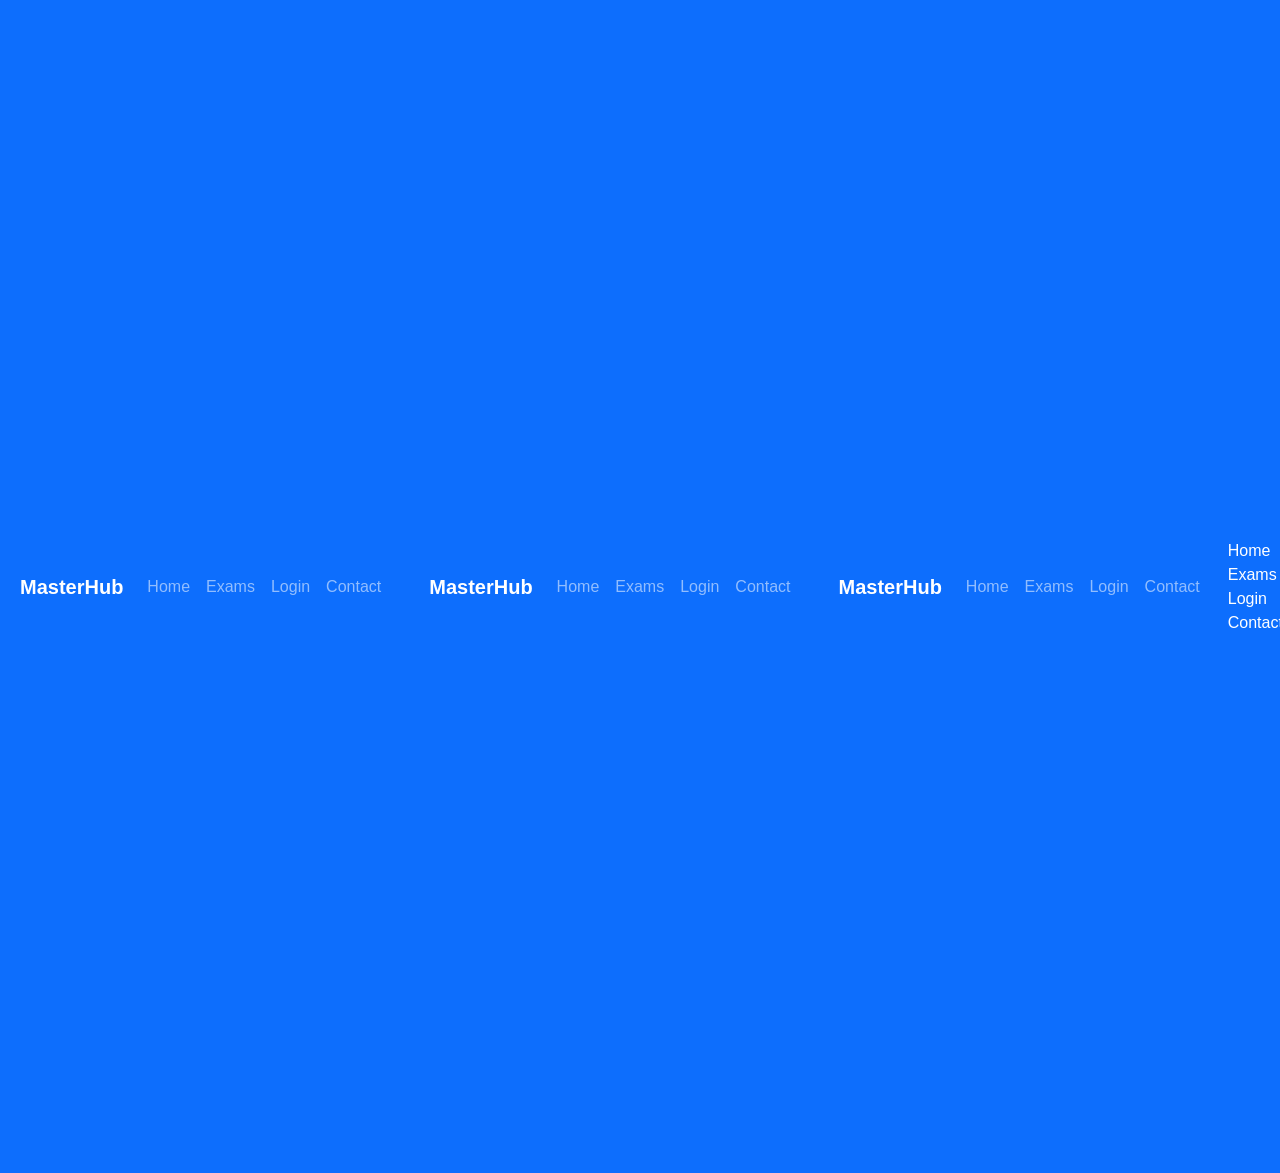
==== index.html @ 229715b9 "Update index.html" ====
<!DOCTYPE html>
<html lang="hi">
<head>
<meta charset="UTF-8">
<meta name="viewport" content="width=device-width, initial-scale=1.0">
<title>MasterHub</title>

<style>
body{
margin:0;
font-family:Arial,sans-serif;
background:#f4f7fb;
}

header{
background:#0d6efd;
color:white;
padding:18px;
text-align:center;
font-size:28px;
font-weight:bold;
}

.hero{
padding:25px;
text-align:center;
}

.hero h1{
margin:0;
font-size:32px;
}

.hero p{
color:#666;
}

.search{
margin:20px;
text-align:center;
}

.search input{
width:90%;
max-width:500px;
padding:14px;
border-radius:30px;
border:1px solid #ccc;
font-size:16px;
}

.grid{
display:grid;
grid-template-columns:repeat(auto-fit,minmax(150px,1fr));
gap:15px;
padding:20px;
}

.card{
background:white;
padding:20px;
border-radius:15px;
text-align:center;
box-shadow:0 3px 10px rgba(0,0,0,.1);
cursor:pointer;
transition:.3s;
}

.card:hover{
transform:scale(1.05);
}

footer{
background:#0d6efd;
color:white;
padding:15px;
text-align:center;
margin-top:20px;
}
</style>
<link href="https://cdn.jsdelivr.net/npm/bootstrap@5.3.7/dist/css/bootstrap.min.css" rel="stylesheet">
<link rel="stylesheet" href="css/style.css">
</head>
<script src="https://cdn.jsdelivr.net/npm/bootstrap@5.3.7/dist/js/bootstrap.bundle.min.js"></script>
<script src="js/app.js"></script>
<body>

<nav class="navbar navbar-expand-lg navbar-dark bg-primary">
<div class="container">
<a class="navbar-brand fw-bold" href="index.html">MasterHub</a>

<button class="navbar-toggler" type="button" data-bs-toggle="collapse" data-bs-target="#menu">
<span class="navbar-toggler-icon"></span>
</button>

<div class="collapse navbar-collapse" id="menu">
<ul class="navbar-nav ms-auto">

<li class="nav-item">
<a class="nav-link" href="index.html">Home</a>
</li>

<li class="nav-item">
<a class="nav-link" href="cet.html">Exams</a>
</li>

<li class="nav-item">
<a class="nav-link" href="login.html">Login</a>
</li>

<li class="nav-item">
<a class="nav-link" href="contact.html">Contact</a>
</li>

</ul>
</div>

</div>
<nav class="navbar navbar-expand-lg navbar-dark bg-primary">
<div class="container">
<a class="navbar-brand fw-bold" href="index.html">MasterHub</a>

<button class="navbar-toggler" type="button" data-bs-toggle="collapse" data-bs-target="#menu">
<span class="navbar-toggler-icon"></span>
</button>

<div class="collapse navbar-collapse" id="menu">
<ul class="navbar-nav ms-auto">

<li class="nav-item">
<a class="nav-link" href="index.html">Home</a>
</li>

<li class="nav-item">
<a class="nav-link" href="cet.html">Exams</a>
</li>

<li class="nav-item">
<a class="nav-link" href="login.html">Login</a>
</li>

<li class="nav-item">
<a class="nav-link" href="contact.html">Contact</a>
</li>

</ul>
</div>

</div>
<nav class="navbar navbar-expand-lg navbar-dark bg-primary">
<div class="container">
<a class="navbar-brand fw-bold" href="index.html">MasterHub</a>

<button class="navbar-toggler" type="button" data-bs-toggle="collapse" data-bs-target="#menu">
<span class="navbar-toggler-icon"></span>
</button>

<div class="collapse navbar-collapse" id="menu">
<ul class="navbar-nav ms-auto">

<li class="nav-item">
<a class="nav-link" href="index.html">Home</a>
</li>

<li class="nav-item">
<a class="nav-link" href="cet.html">Exams</a>
</li>

<li class="nav-item">
<a class="nav-link" href="login.html">Login</a>
</li>

<li class="nav-item">
<a class="nav-link" href="contact.html">Contact</a>
</li>

</ul>
</div>

</div>
  </nav>

<div>
<a href="index.html" style="color:white;text-decoration:none;margin-right:15px;">Home</a>

<a href="cet.html" style="color:white;text-decoration:none;margin-right:15px;">Exams</a>

<a href="login.html" style="color:white;text-decoration:none;margin-right:15px;">Login</a>

<a href="contact.html" style="color:white;text-decoration:none;">Contact</a>
</div>
</div>
</header>
<div>
<button style="padding:10px 18px;border:none;border-radius:8px;background:white;color:#0d6efd;font-weight:bold;cursor:pointer;">
Login
</button>
</div>

</div>
</header>

<div class="hero">
<h1>India's Smart Exam Platform</h1>
<p>Practice • Learn • Success</p>
</div>

<div class="search">
<input type="text" placeholder="Search Exam...">
</div>

<div class="grid">

<div class="card">📘 CET Graduation</div>

<div class="card">🎓 CET 12th</div>

<div class="card">👨‍🏫 REET</div>

<div class="card">👮 Police</div>

<div class="card">📝 Patwari</div>

<div class="card">💼 LDC</div>

<div class="card">📚 SSC</div>

<div class="card">🚆 Railway</div>

<div class="card">🏦 Banking</div>

<div class="card">🌍 UPSC</div>

<div class="card">📅 Daily Quiz</div>

<div class="card">🏆 Mock Test</div>

</div>
<div style="padding:20px;">

<h2>Latest Updates</h2>

<div class="card">
🔥 Rajasthan CET 2026 Mock Test Available
</div>

<br>

<div class="card">
📅 Daily Current Affairs Updated
</div>

<br>

<div class="card">
🏆 10000+ Questions Coming Soon
</div>

  </div>
<footer>
© 2026 MasterHub | Made by Yogesh
</footer>

</body>
  </html>
---- css/style.css ----
body{
    margin:0;
    font-family:Arial,sans-serif;
    background:#f4f7fb;
}

header{
    background:#0d6efd;
    color:white;
    padding:15px;
}

.container{
    max-width:1200px;
    margin:auto;
    padding:20px;
}

.card{
    background:white;
    border-radius:12px;
    padding:15px;
    box-shadow:0 2px 8px rgba(0,0,0,.1);
    margin:10px 0;
}
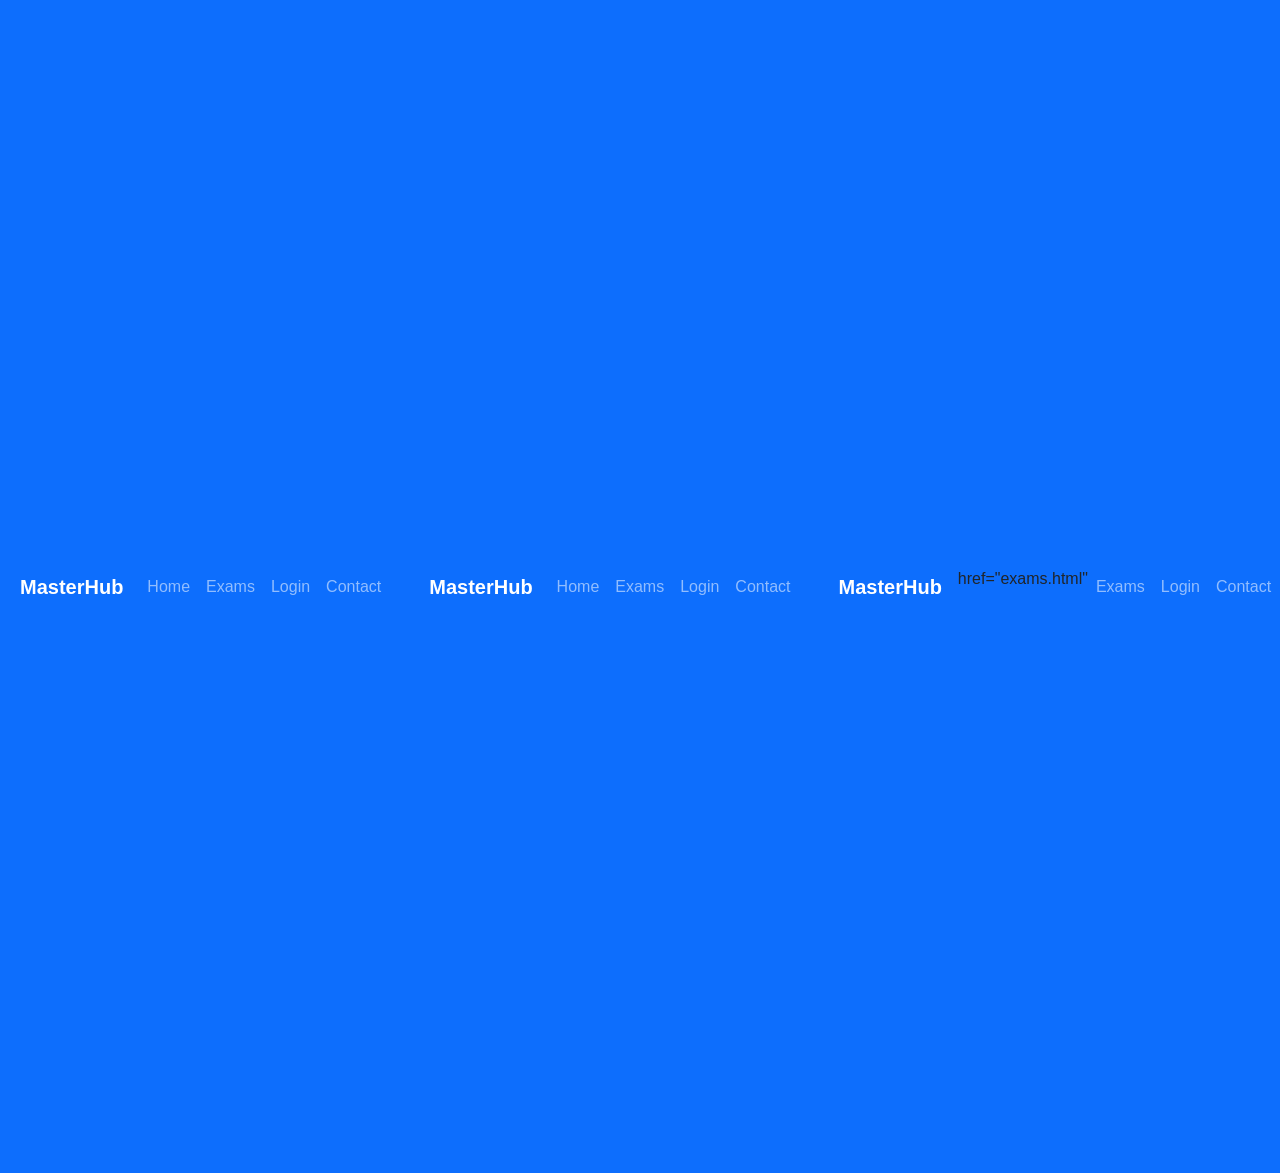
==== commit f73a9208: "Update index.html" ====
--- a/index.html
+++ b/index.html
@@ -158,9 +158,7 @@
 <div class="collapse navbar-collapse" id="menu">
 <ul class="navbar-nav ms-auto">
 
-<li class="nav-item">
-<a class="nav-link" href="index.html">Home</a>
-</li>
+href="exams.html"
 
 <li class="nav-item">
 <a class="nav-link" href="cet.html">Exams</a>
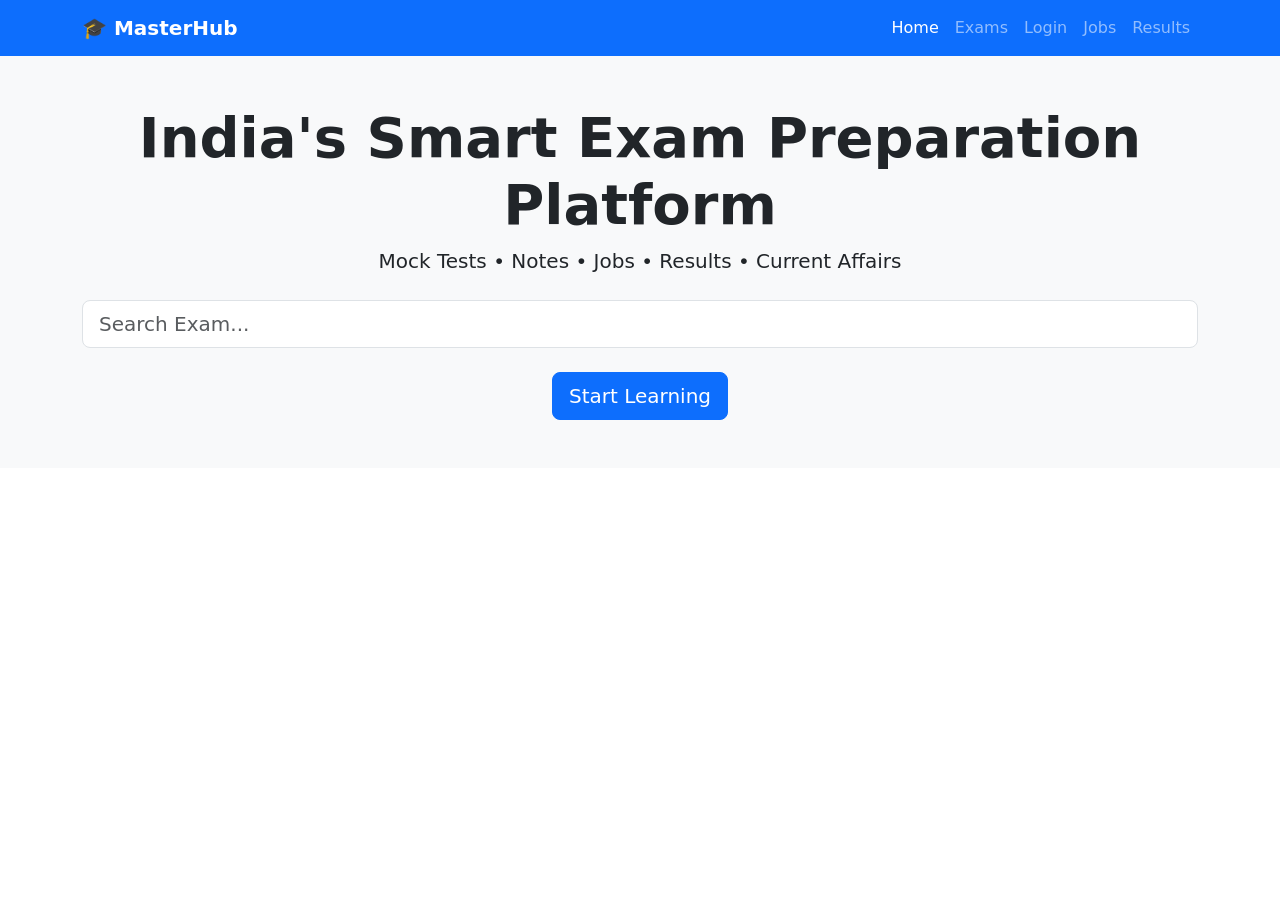
==== commit a249f170: "Update index.html" ====
--- a/index.html
+++ b/index.html
@@ -1,107 +1,46 @@
 <!DOCTYPE html>
-<html lang="hi">
+<html lang="en">
 <head>
 <meta charset="UTF-8">
 <meta name="viewport" content="width=device-width, initial-scale=1.0">
-<title>MasterHub</title>
 
-<style>
-body{
-margin:0;
-font-family:Arial,sans-serif;
-background:#f4f7fb;
-}
+<title>MasterHub - India's Exam Platform</title>
 
-header{
-background:#0d6efd;
-color:white;
-padding:18px;
-text-align:center;
-font-size:28px;
-font-weight:bold;
-}
+<link href="https://cdn.jsdelivr.net/npm/bootstrap@5.3.7/dist/css/bootstrap.min.css" rel="stylesheet">
 
-.hero{
-padding:25px;
-text-align:center;
-}
+<link rel="stylesheet" href="assets/css/style.css">
+</head>
 
-.hero h1{
-margin:0;
-font-size:32px;
-}
-
-.hero p{
-color:#666;
-}
-
-.search{
-margin:20px;
-text-align:center;
-}
-
-.search input{
-width:90%;
-max-width:500px;
-padding:14px;
-border-radius:30px;
-border:1px solid #ccc;
-font-size:16px;
-}
-
-.grid{
-display:grid;
-grid-template-columns:repeat(auto-fit,minmax(150px,1fr));
-gap:15px;
-padding:20px;
-}
-
-.card{
-background:white;
-padding:20px;
-border-radius:15px;
-text-align:center;
-box-shadow:0 3px 10px rgba(0,0,0,.1);
-cursor:pointer;
-transition:.3s;
-}
-
-.card:hover{
-transform:scale(1.05);
-}
-
-footer{
-background:#0d6efd;
-color:white;
-padding:15px;
-text-align:center;
-margin-top:20px;
-}
-</style>
-<link href="https://cdn.jsdelivr.net/npm/bootstrap@5.3.7/dist/css/bootstrap.min.css" rel="stylesheet">
-<link rel="stylesheet" href="css/style.css">
-</head>
-<script src="https://cdn.jsdelivr.net/npm/bootstrap@5.3.7/dist/js/bootstrap.bundle.min.js"></script>
-<script src="js/app.js"></script>
 <body>
 
+<!-- Navbar -->
+
 <nav class="navbar navbar-expand-lg navbar-dark bg-primary">
+
 <div class="container">
-<a class="navbar-brand fw-bold" href="index.html">MasterHub</a>
 
-<button class="navbar-toggler" type="button" data-bs-toggle="collapse" data-bs-target="#menu">
+<a class="navbar-brand fw-bold" href="#">
+🎓 MasterHub
+</a>
+
+<button class="navbar-toggler" type="button"
+data-bs-toggle="collapse"
+data-bs-target="#menu">
+
 <span class="navbar-toggler-icon"></span>
+
 </button>
 
 <div class="collapse navbar-collapse" id="menu">
+
 <ul class="navbar-nav ms-auto">
 
 <li class="nav-item">
-<a class="nav-link" href="index.html">Home</a>
+<a class="nav-link active" href="#">Home</a>
 </li>
 
 <li class="nav-item">
-<a class="nav-link" href="cet.html">Exams</a>
+<a class="nav-link" href="exams.html">Exams</a>
 </li>
 
 <li class="nav-item">
@@ -109,155 +48,64 @@
 </li>
 
 <li class="nav-item">
-<a class="nav-link" href="contact.html">Contact</a>
+<a class="nav-link" href="#">Jobs</a>
+</li>
+
+<li class="nav-item">
+<a class="nav-link" href="#">Results</a>
 </li>
 
 </ul>
+
 </div>
 
 </div>
-<nav class="navbar navbar-expand-lg navbar-dark bg-primary">
-<div class="container">
-<a class="navbar-brand fw-bold" href="index.html">MasterHub</a>
 
-<button class="navbar-toggler" type="button" data-bs-toggle="collapse" data-bs-target="#menu">
-<span class="navbar-toggler-icon"></span>
-</button>
+</nav>
 
-<div class="collapse navbar-collapse" id="menu">
-<ul class="navbar-nav ms-auto">
+<!-- Hero -->
 
-<li class="nav-item">
-<a class="nav-link" href="index.html">Home</a>
-</li>
+<section class="py-5 bg-light">
 
-<li class="nav-item">
-<a class="nav-link" href="cet.html">Exams</a>
-</li>
+<div class="container text-center">
 
-<li class="nav-item">
-<a class="nav-link" href="login.html">Login</a>
-</li>
+<h1 class="display-4 fw-bold">
 
-<li class="nav-item">
-<a class="nav-link" href="contact.html">Contact</a>
-</li>
+India's Smart Exam Preparation Platform
 
-</ul>
+</h1>
+
+<p class="lead">
+
+Mock Tests • Notes • Jobs • Results • Current Affairs
+
+</p>
+
+<div class="mt-4">
+
+<input
+class="form-control form-control-lg"
+placeholder="Search Exam...">
+
+</div>
+
+<div class="mt-4">
+
+<a href="exams.html"
+class="btn btn-primary btn-lg">
+
+Start Learning
+
+</a>
+
 </div>
 
 </div>
-<nav class="navbar navbar-expand-lg navbar-dark bg-primary">
-<div class="container">
-<a class="navbar-brand fw-bold" href="index.html">MasterHub</a>
 
-<button class="navbar-toggler" type="button" data-bs-toggle="collapse" data-bs-target="#menu">
-<span class="navbar-toggler-icon"></span>
-</button>
+</section>
 
-<div class="collapse navbar-collapse" id="menu">
-<ul class="navbar-nav ms-auto">
-
-href="exams.html"
-
-<li class="nav-item">
-<a class="nav-link" href="cet.html">Exams</a>
-</li>
-
-<li class="nav-item">
-<a class="nav-link" href="login.html">Login</a>
-</li>
-
-<li class="nav-item">
-<a class="nav-link" href="contact.html">Contact</a>
-</li>
-
-</ul>
-</div>
-
-</div>
-  </nav>
-
-<div>
-<a href="index.html" style="color:white;text-decoration:none;margin-right:15px;">Home</a>
-
-<a href="cet.html" style="color:white;text-decoration:none;margin-right:15px;">Exams</a>
-
-<a href="login.html" style="color:white;text-decoration:none;margin-right:15px;">Login</a>
-
-<a href="contact.html" style="color:white;text-decoration:none;">Contact</a>
-</div>
-</div>
-</header>
-<div>
-<button style="padding:10px 18px;border:none;border-radius:8px;background:white;color:#0d6efd;font-weight:bold;cursor:pointer;">
-Login
-</button>
-</div>
-
-</div>
-</header>
-
-<div class="hero">
-<h1>India's Smart Exam Platform</h1>
-<p>Practice • Learn • Success</p>
-</div>
-
-<div class="search">
-<input type="text" placeholder="Search Exam...">
-</div>
-
-<div class="grid">
-
-<div class="card">📘 CET Graduation</div>
-
-<div class="card">🎓 CET 12th</div>
-
-<div class="card">👨‍🏫 REET</div>
-
-<div class="card">👮 Police</div>
-
-<div class="card">📝 Patwari</div>
-
-<div class="card">💼 LDC</div>
-
-<div class="card">📚 SSC</div>
-
-<div class="card">🚆 Railway</div>
-
-<div class="card">🏦 Banking</div>
-
-<div class="card">🌍 UPSC</div>
-
-<div class="card">📅 Daily Quiz</div>
-
-<div class="card">🏆 Mock Test</div>
-
-</div>
-<div style="padding:20px;">
-
-<h2>Latest Updates</h2>
-
-<div class="card">
-🔥 Rajasthan CET 2026 Mock Test Available
-</div>
-
-<br>
-
-<div class="card">
-📅 Daily Current Affairs Updated
-</div>
-
-<br>
-
-<div class="card">
-🏆 10000+ Questions Coming Soon
-</div>
-
-  </div>
-<footer>
-© 2026 MasterHub | Made by Yogesh
-</footer>
+<script src="https://cdn.jsdelivr.net/npm/bootstrap@5.3.7/dist/js/bootstrap.bundle.min.js"></script>
 
 </body>
-  </html>
+
+</html>
--- a/assets/css/style.css
+++ b/assets/css/style.css
@@ -0,0 +1,13 @@
+masterhub/
+│── index.html
+│── exams.html
+│── login.html
+│── dashboard.html
+│── result.html
+│
+├── assets/
+│   ├── css/
+│   │      style.css
+│   ├── js/
+│   │      app.js
+│   └── images/
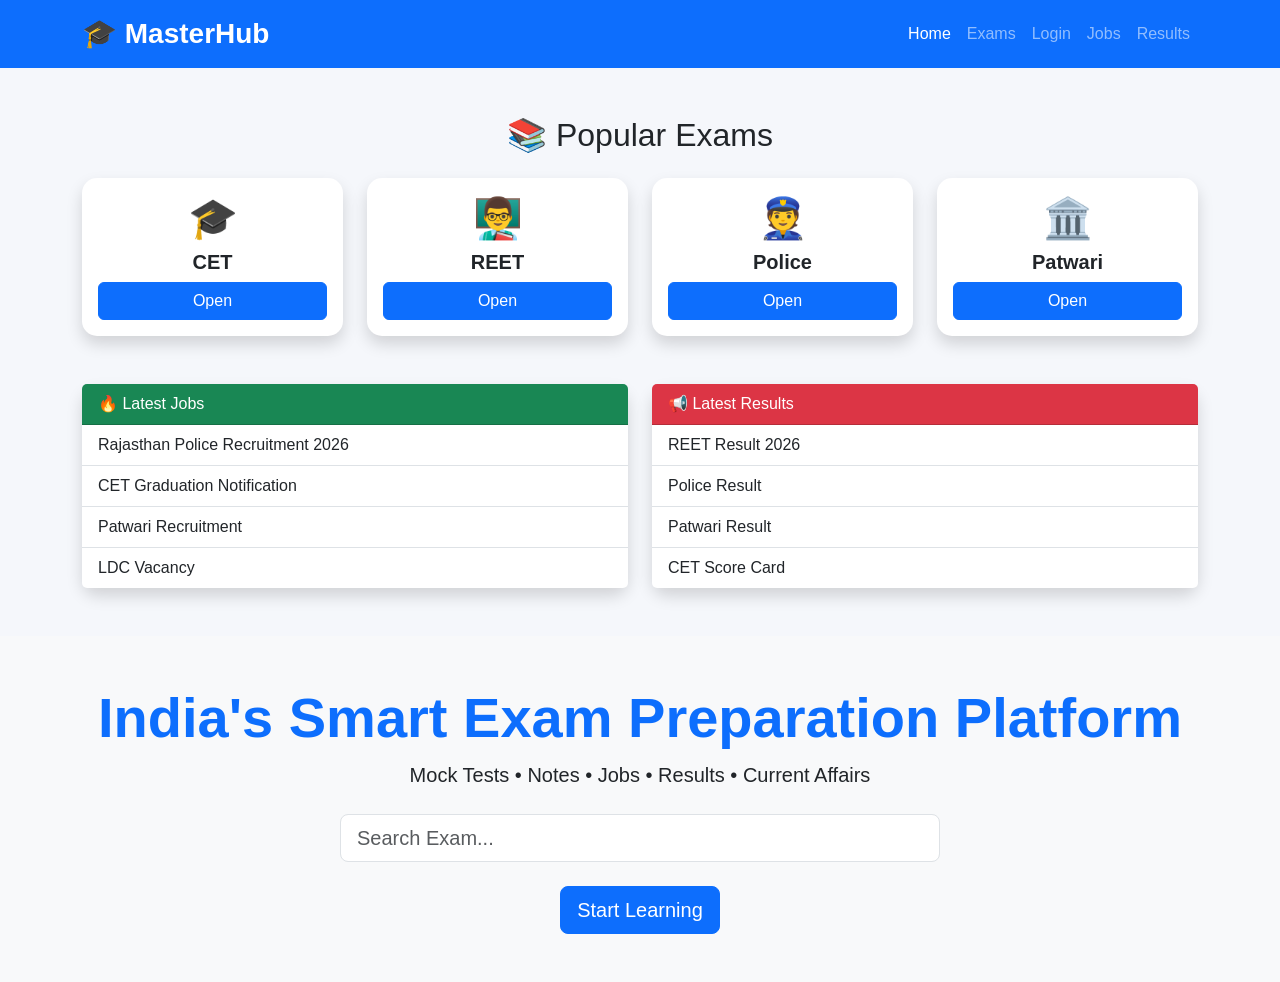
==== commit c0b29c6b: "Update index.html" ====
--- a/index.html
+++ b/index.html
@@ -64,7 +64,107 @@
 </nav>
 
 <!-- Hero -->
-
+<!-- Exam Categories -->
+
+<section class="container py-5">
+
+<h2 class="text-center mb-4">📚 Popular Exams</h2>
+
+<div class="row g-4">
+
+<div class="col-6 col-md-3">
+<div class="card shadow text-center p-3">
+<h4>🎓</h4>
+<h5>CET</h5>
+<a href="exams.html" class="btn btn-primary">Open</a>
+</div>
+</div>
+
+<div class="col-6 col-md-3">
+<div class="card shadow text-center p-3">
+<h4>👨‍🏫</h4>
+<h5>REET</h5>
+<a href="#" class="btn btn-primary">Open</a>
+</div>
+</div>
+
+<div class="col-6 col-md-3">
+<div class="card shadow text-center p-3">
+<h4>👮</h4>
+<h5>Police</h5>
+<a href="#" class="btn btn-primary">Open</a>
+</div>
+</div>
+
+<div class="col-6 col-md-3">
+<div class="card shadow text-center p-3">
+<h4>🏛️</h4>
+<h5>Patwari</h5>
+<a href="#" class="btn btn-primary">Open</a>
+</div>
+</div>
+
+</div>
+
+</section>
+
+<!-- Latest Jobs & Results -->
+
+<section class="container pb-5">
+
+<div class="row">
+
+<div class="col-md-6">
+
+<div class="card shadow">
+
+<div class="card-header bg-success text-white">
+🔥 Latest Jobs
+</div>
+
+<ul class="list-group list-group-flush">
+
+<li class="list-group-item">Rajasthan Police Recruitment 2026</li>
+
+<li class="list-group-item">CET Graduation Notification</li>
+
+<li class="list-group-item">Patwari Recruitment</li>
+
+<li class="list-group-item">LDC Vacancy</li>
+
+</ul>
+
+</div>
+
+</div>
+
+<div class="col-md-6">
+
+<div class="card shadow">
+
+<div class="card-header bg-danger text-white">
+📢 Latest Results
+</div>
+
+<ul class="list-group list-group-flush">
+
+<li class="list-group-item">REET Result 2026</li>
+
+<li class="list-group-item">Police Result</li>
+
+<li class="list-group-item">Patwari Result</li>
+
+<li class="list-group-item">CET Score Card</li>
+
+</ul>
+
+</div>
+
+</div>
+
+</div>
+
+  </section>
 <section class="py-5 bg-light">
 
 <div class="container text-center">
--- a/assets/css/style.css
+++ b/assets/css/style.css
@@ -1,13 +1,34 @@
-masterhub/
-│── index.html
-│── exams.html
-│── login.html
-│── dashboard.html
-│── result.html
-│
-├── assets/
-│   ├── css/
-│   │      style.css
-│   ├── js/
-│   │      app.js
-│   └── images/
+body{
+background:#f5f7fb;
+font-family:Arial,sans-serif;
+}
+
+.navbar-brand{
+font-size:28px;
+}
+
+h1{
+color:#0d6efd;
+}
+
+input{
+max-width:600px;
+margin:auto;
+}
+.card{
+border:none;
+border-radius:15px;
+transition:.3s;
+}
+
+.card:hover{
+transform:translateY(-6px);
+}
+
+.card h5{
+font-weight:bold;
+}
+
+.card h4{
+font-size:40px;
+}
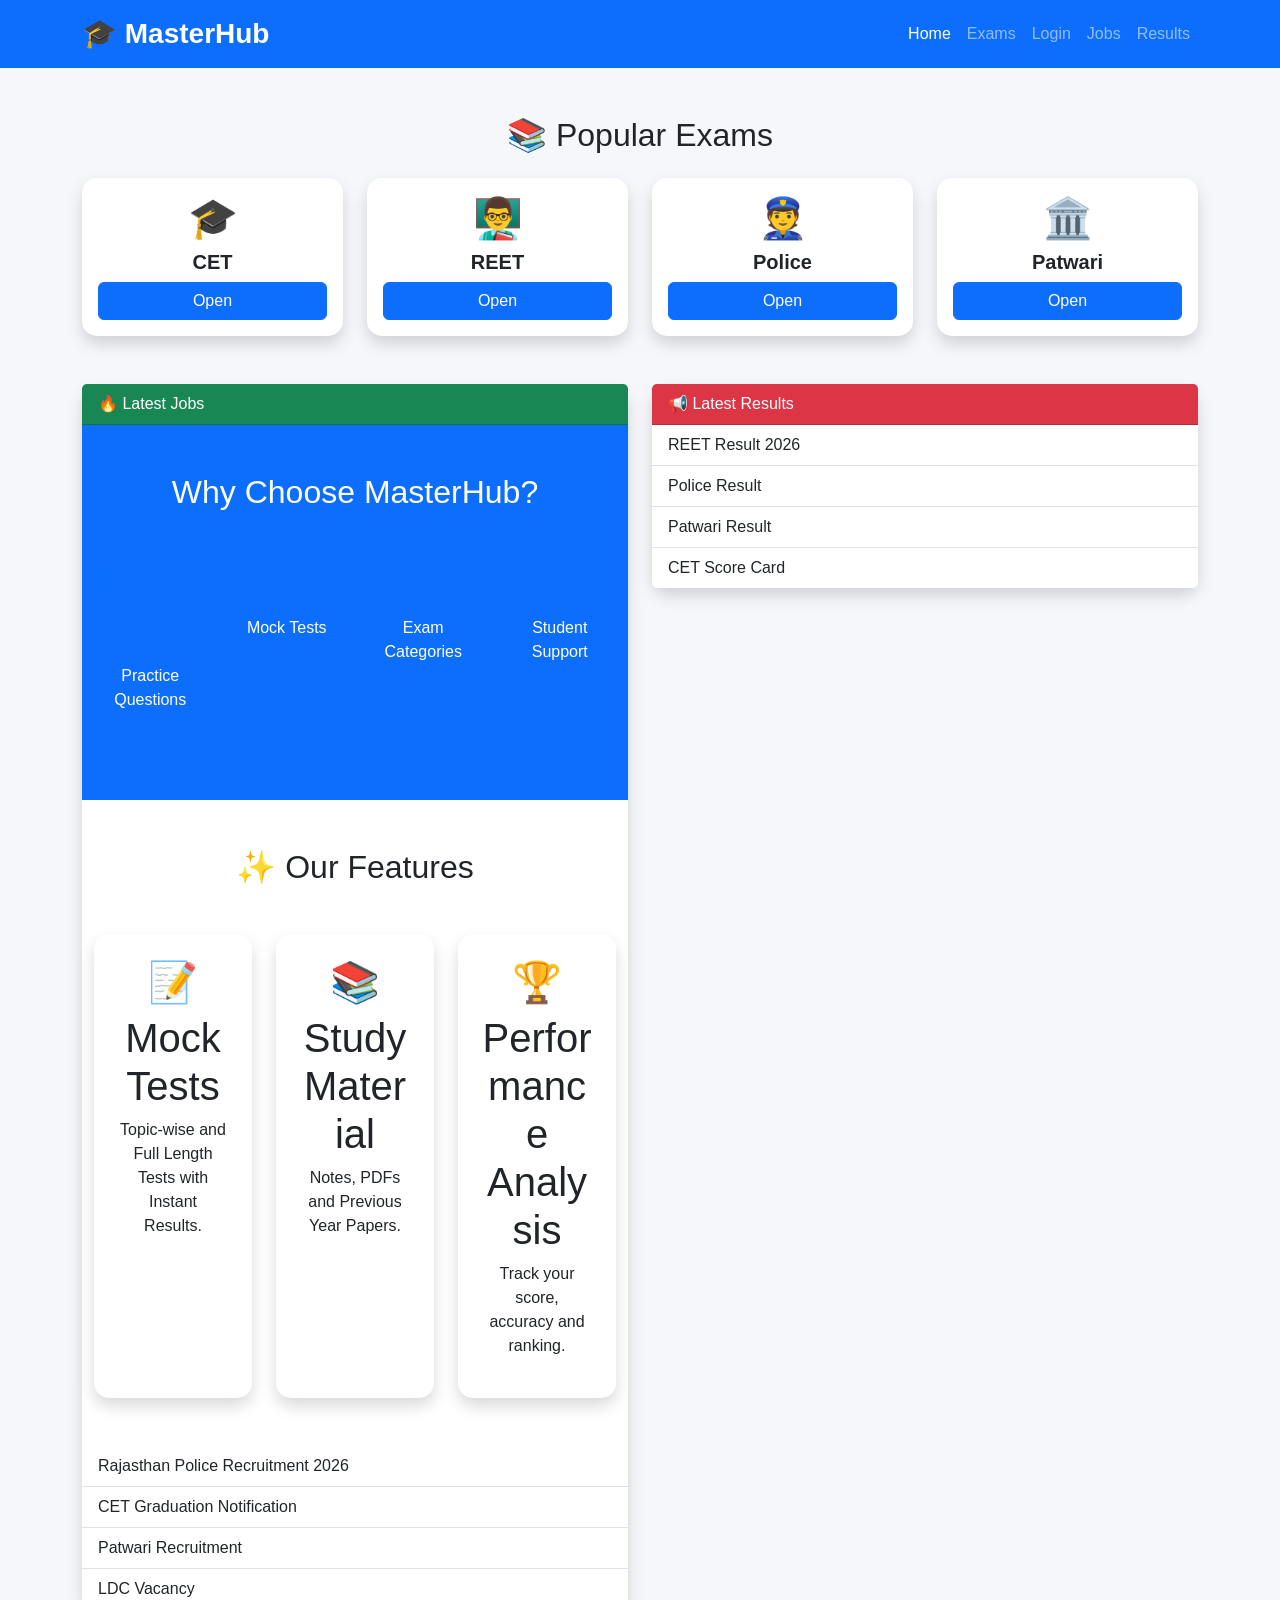
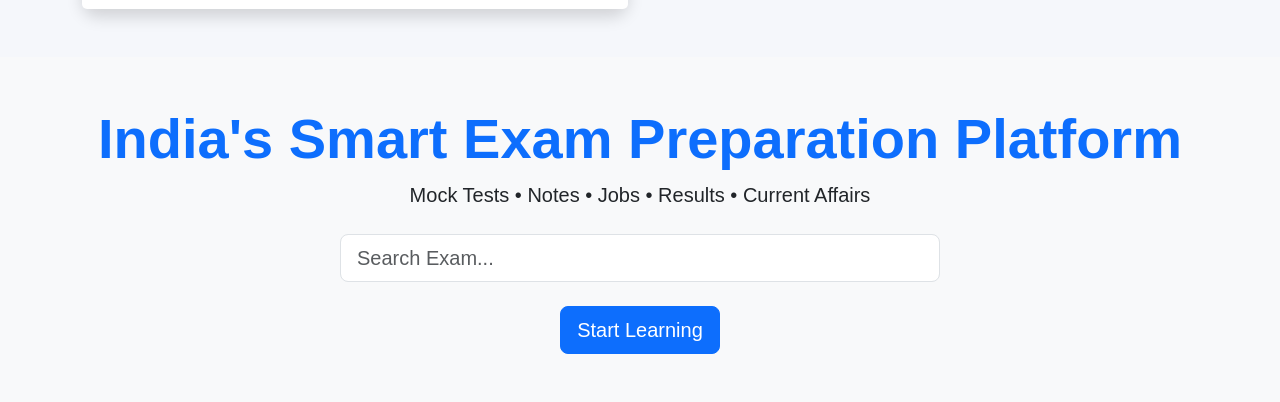
==== commit cce1d46a: "Update index.html" ====
--- a/index.html
+++ b/index.html
@@ -120,7 +120,77 @@
 
 <div class="card-header bg-success text-white">
 🔥 Latest Jobs
-</div>
+</div><!-- Why Choose MasterHub -->
+
+<section class="py-5 bg-primary text-white">
+
+<div class="container">
+
+<h2 class="text-center mb-5">Why Choose MasterHub?</h2>
+
+<div class="row text-center">
+
+<div class="col-md-3 col-6 mb-4">
+<h1>10000+</h1>
+<p>Practice Questions</p>
+</div>
+
+<div class="col-md-3 col-6 mb-4">
+<h1>500+</h1>
+<p>Mock Tests</p>
+</div>
+
+<div class="col-md-3 col-6 mb-4">
+<h1>100+</h1>
+<p>Exam Categories</p>
+</div>
+
+<div class="col-md-3 col-6 mb-4">
+<h1>24×7</h1>
+<p>Student Support</p>
+</div>
+
+</div>
+
+</div>
+
+</section>
+
+<!-- Features -->
+
+<section class="container py-5">
+
+<h2 class="text-center mb-5">✨ Our Features</h2>
+
+<div class="row g-4">
+
+<div class="col-md-4">
+<div class="card shadow p-4 text-center h-100">
+<h1>📝</h1>
+<h4>Mock Tests</h4>
+<p>Topic-wise and Full Length Tests with Instant Results.</p>
+</div>
+</div>
+
+<div class="col-md-4">
+<div class="card shadow p-4 text-center h-100">
+<h1>📚</h1>
+<h4>Study Material</h4>
+<p>Notes, PDFs and Previous Year Papers.</p>
+</div>
+</div>
+
+<div class="col-md-4">
+<div class="card shadow p-4 text-center h-100">
+<h1>🏆</h1>
+<h4>Performance Analysis</h4>
+<p>Track your score, accuracy and ranking.</p>
+</div>
+</div>
+
+</div>
+
+  </section>
 
 <ul class="list-group list-group-flush">
 
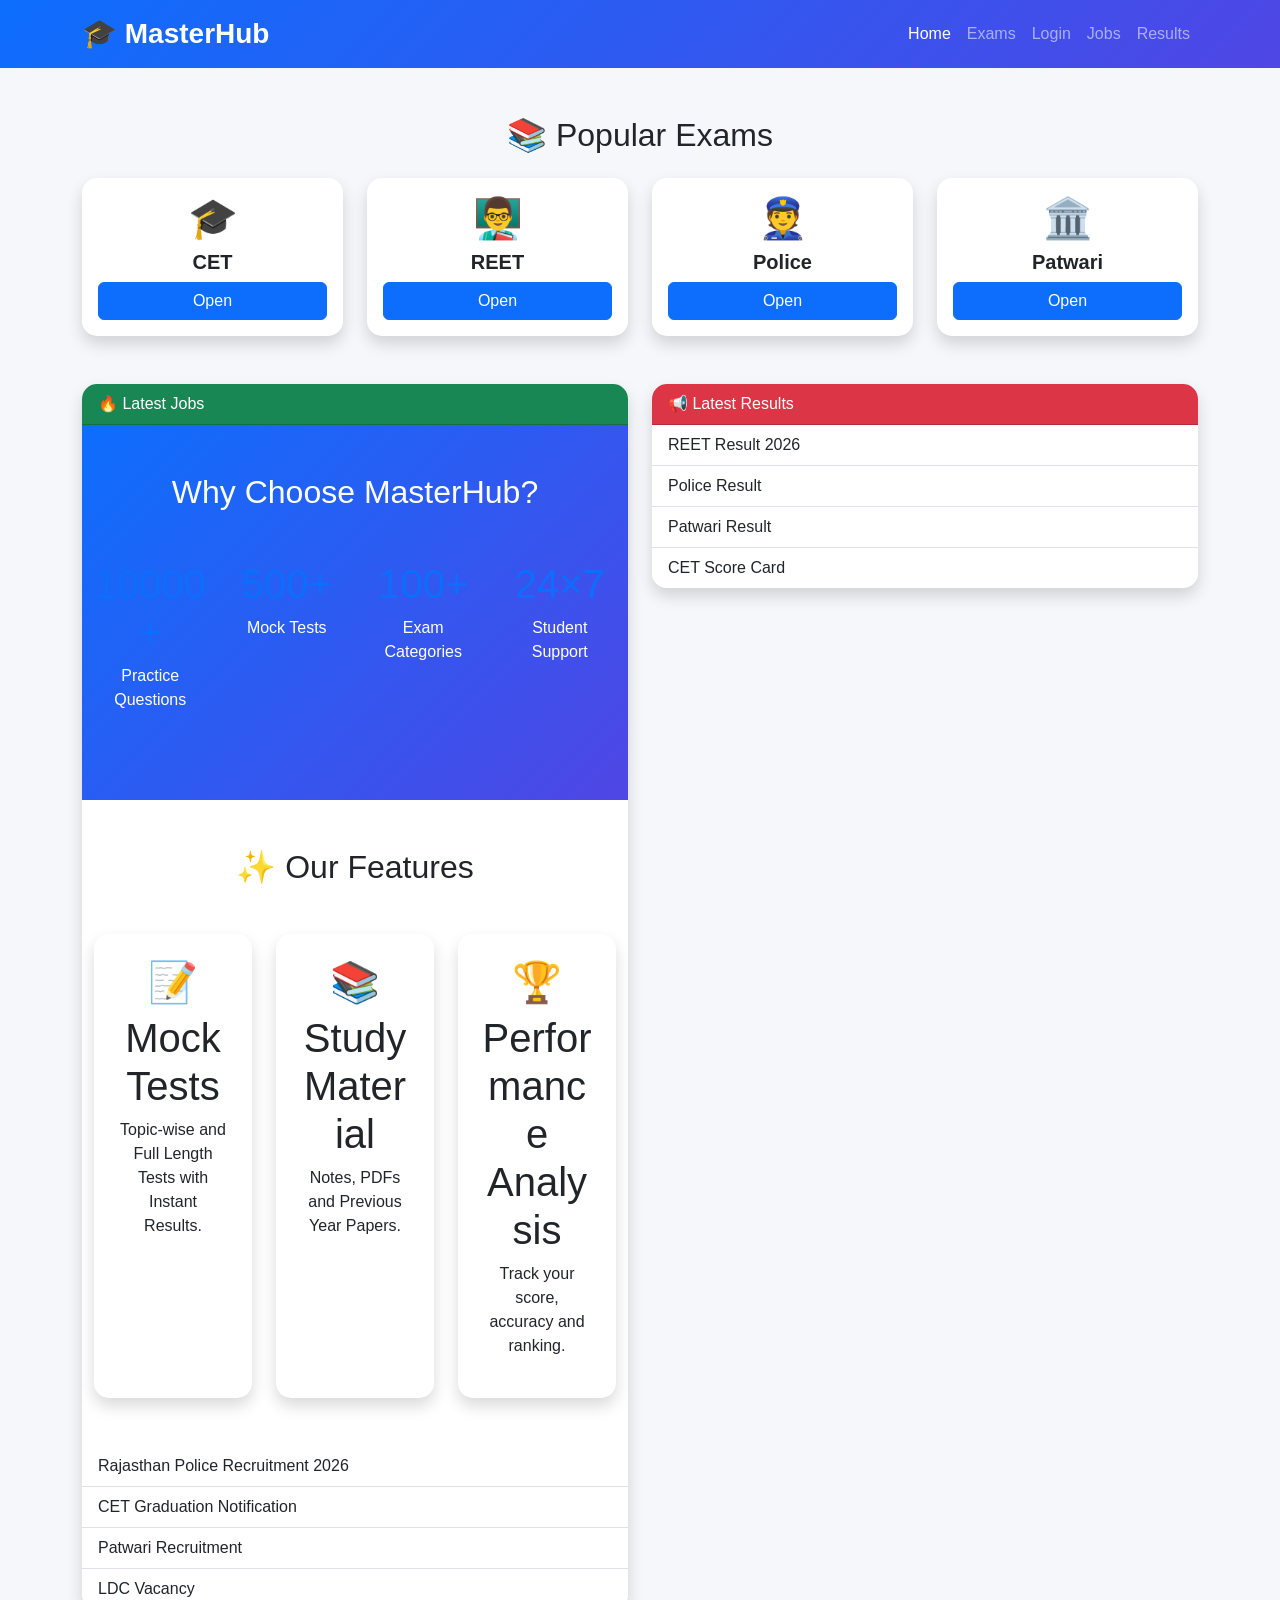
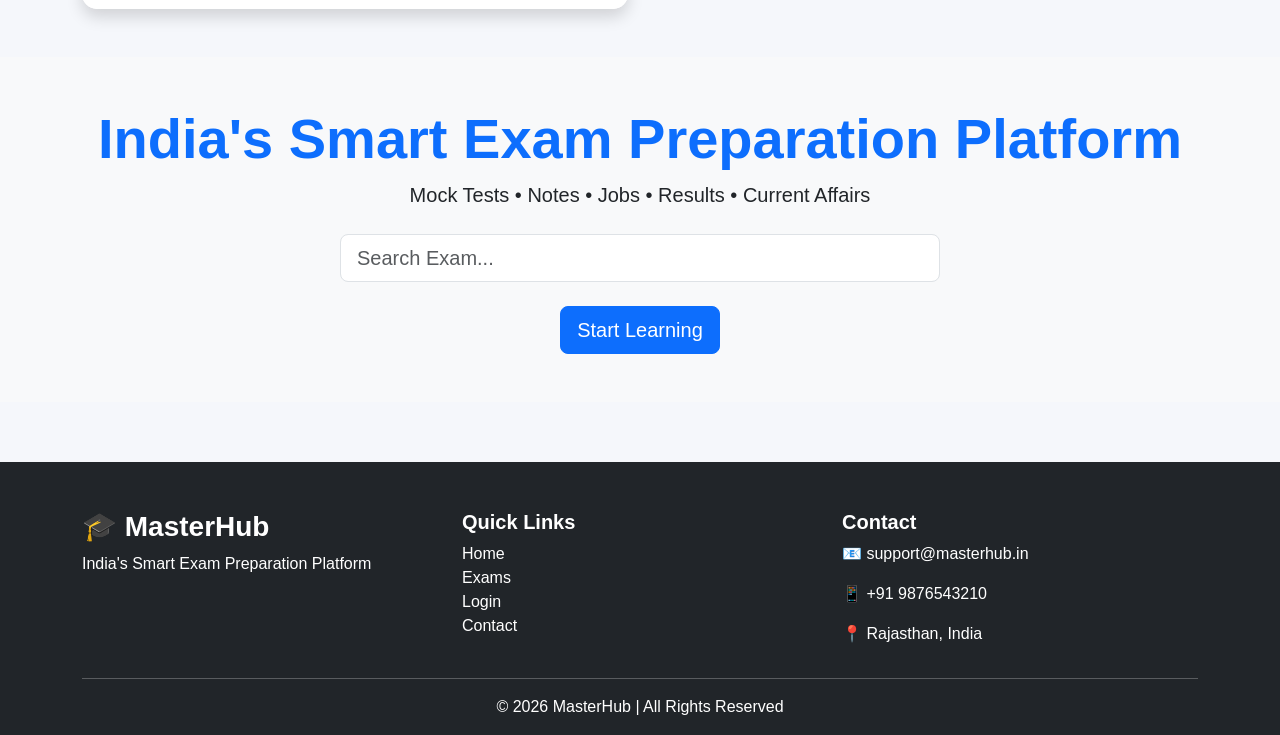
==== commit 262b843c: "Update index.html" ====
--- a/index.html
+++ b/index.html
@@ -275,7 +275,61 @@
 </section>
 
 <script src="https://cdn.jsdelivr.net/npm/bootstrap@5.3.7/dist/js/bootstrap.bundle.min.js"></script>
-
+<!-- Footer -->
+
+<footer class="bg-dark text-white pt-5 pb-3">
+
+<div class="container">
+
+<div class="row">
+
+<div class="col-md-4">
+<h3>🎓 MasterHub</h3>
+<p>
+India's Smart Exam Preparation Platform
+</p>
+</div>
+
+<div class="col-md-4">
+<h5>Quick Links</h5>
+
+<ul class="list-unstyled">
+
+<li><a href="index.html" class="text-white text-decoration-none">Home</a></li>
+
+<li><a href="exams.html" class="text-white text-decoration-none">Exams</a></li>
+
+<li><a href="login.html" class="text-white text-decoration-none">Login</a></li>
+
+<li><a href="#" class="text-white text-decoration-none">Contact</a></li>
+
+</ul>
+
+</div>
+
+<div class="col-md-4">
+
+<h5>Contact</h5>
+
+<p>📧 support@masterhub.in</p>
+
+<p>📱 +91 9876543210</p>
+
+<p>📍 Rajasthan, India</p>
+
+</div>
+
+</div>
+
+<hr>
+
+<p class="text-center mb-0">
+© 2026 MasterHub | All Rights Reserved
+</p>
+
+</div>
+
+</footer>
 </body>
 
 </html>
--- a/assets/css/style.css
+++ b/assets/css/style.css
@@ -32,3 +32,26 @@
 .card h4{
 font-size:40px;
 }
+.bg-primary{
+background:linear-gradient(135deg,#0d6efd,#4f46e5)!important;
+}
+
+.card{
+overflow:hidden;
+}
+
+.card:hover{
+box-shadow:0 10px 30px rgba(0,0,0,.2);
+}
+footer{
+margin-top:60px;
+}
+
+footer a:hover{
+color:#0d6efd !important;
+}
+
+footer h3,
+footer h5{
+font-weight:bold;
+}
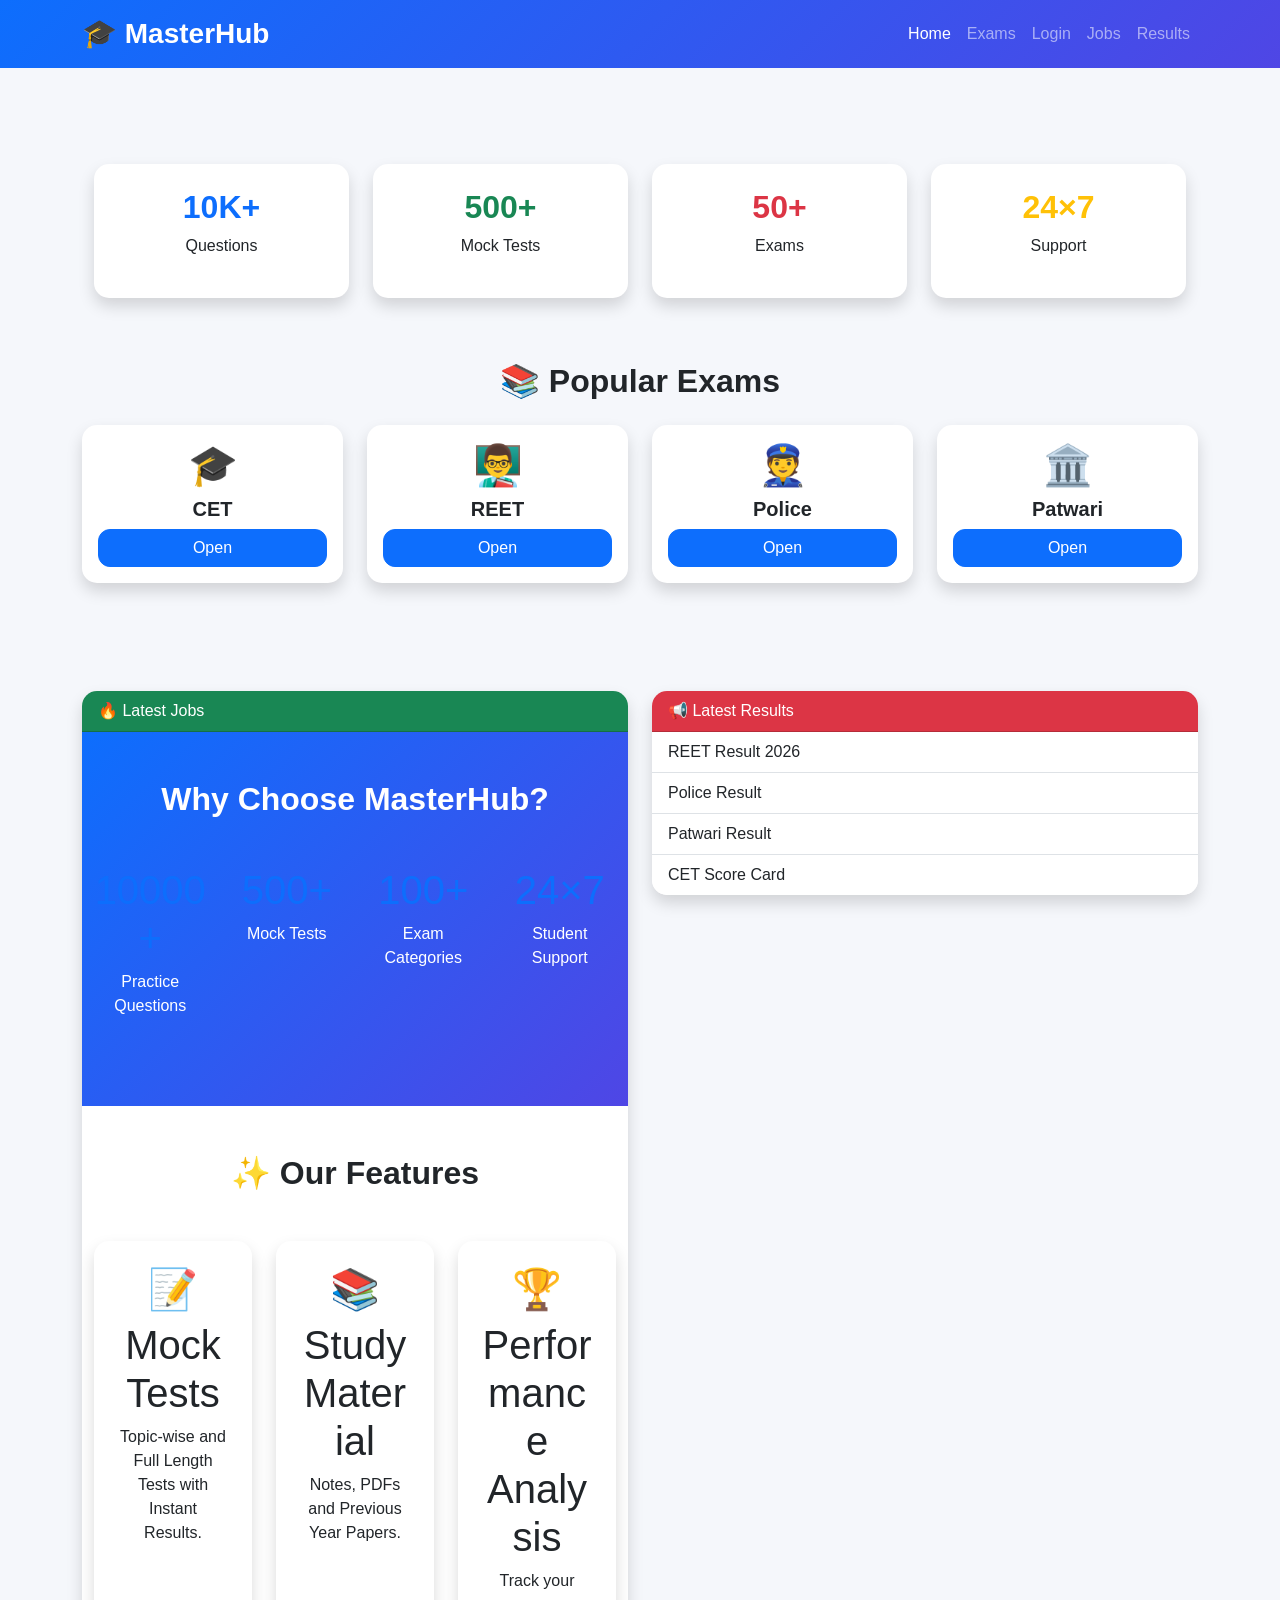
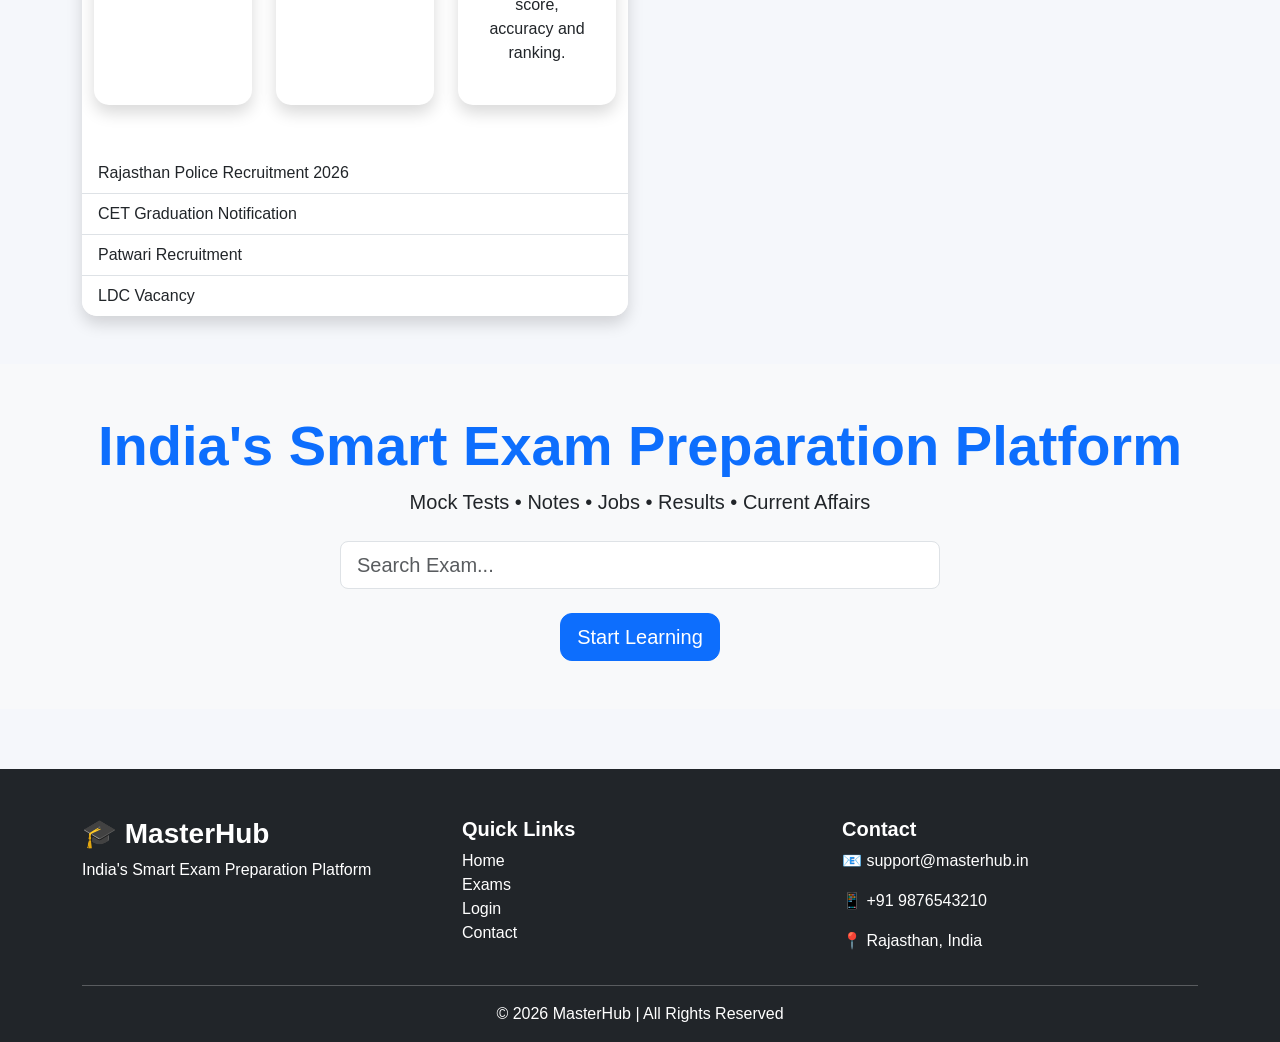
==== commit 4982919f: "Update index.html" ====
--- a/index.html
+++ b/index.html
@@ -67,7 +67,43 @@
 <!-- Exam Categories -->
 
 <section class="container py-5">
-
+<!-- Statistics -->
+
+<section class="container py-5">
+
+<div class="row text-center">
+
+<div class="col-6 col-md-3 mb-3">
+<div class="card shadow p-4">
+<h2 class="text-primary">10K+</h2>
+<p>Questions</p>
+</div>
+</div>
+
+<div class="col-6 col-md-3 mb-3">
+<div class="card shadow p-4">
+<h2 class="text-success">500+</h2>
+<p>Mock Tests</p>
+</div>
+</div>
+
+<div class="col-6 col-md-3 mb-3">
+<div class="card shadow p-4">
+<h2 class="text-danger">50+</h2>
+<p>Exams</p>
+</div>
+</div>
+
+<div class="col-6 col-md-3 mb-3">
+<div class="card shadow p-4">
+<h2 class="text-warning">24×7</h2>
+<p>Support</p>
+</div>
+</div>
+
+</div>
+
+  </section>
 <h2 class="text-center mb-4">📚 Popular Exams</h2>
 
 <div class="row g-4">
--- a/assets/css/style.css
+++ b/assets/css/style.css
@@ -55,3 +55,23 @@
 footer h5{
 font-weight:bold;
 }
+.btn{
+border-radius:12px;
+}
+
+.card{
+transition:0.3s;
+}
+
+.card:hover{
+transform:translateY(-8px) scale(1.02);
+}
+
+section{
+padding-top:60px;
+padding-bottom:60px;
+}
+
+h2{
+font-weight:bold;
+}
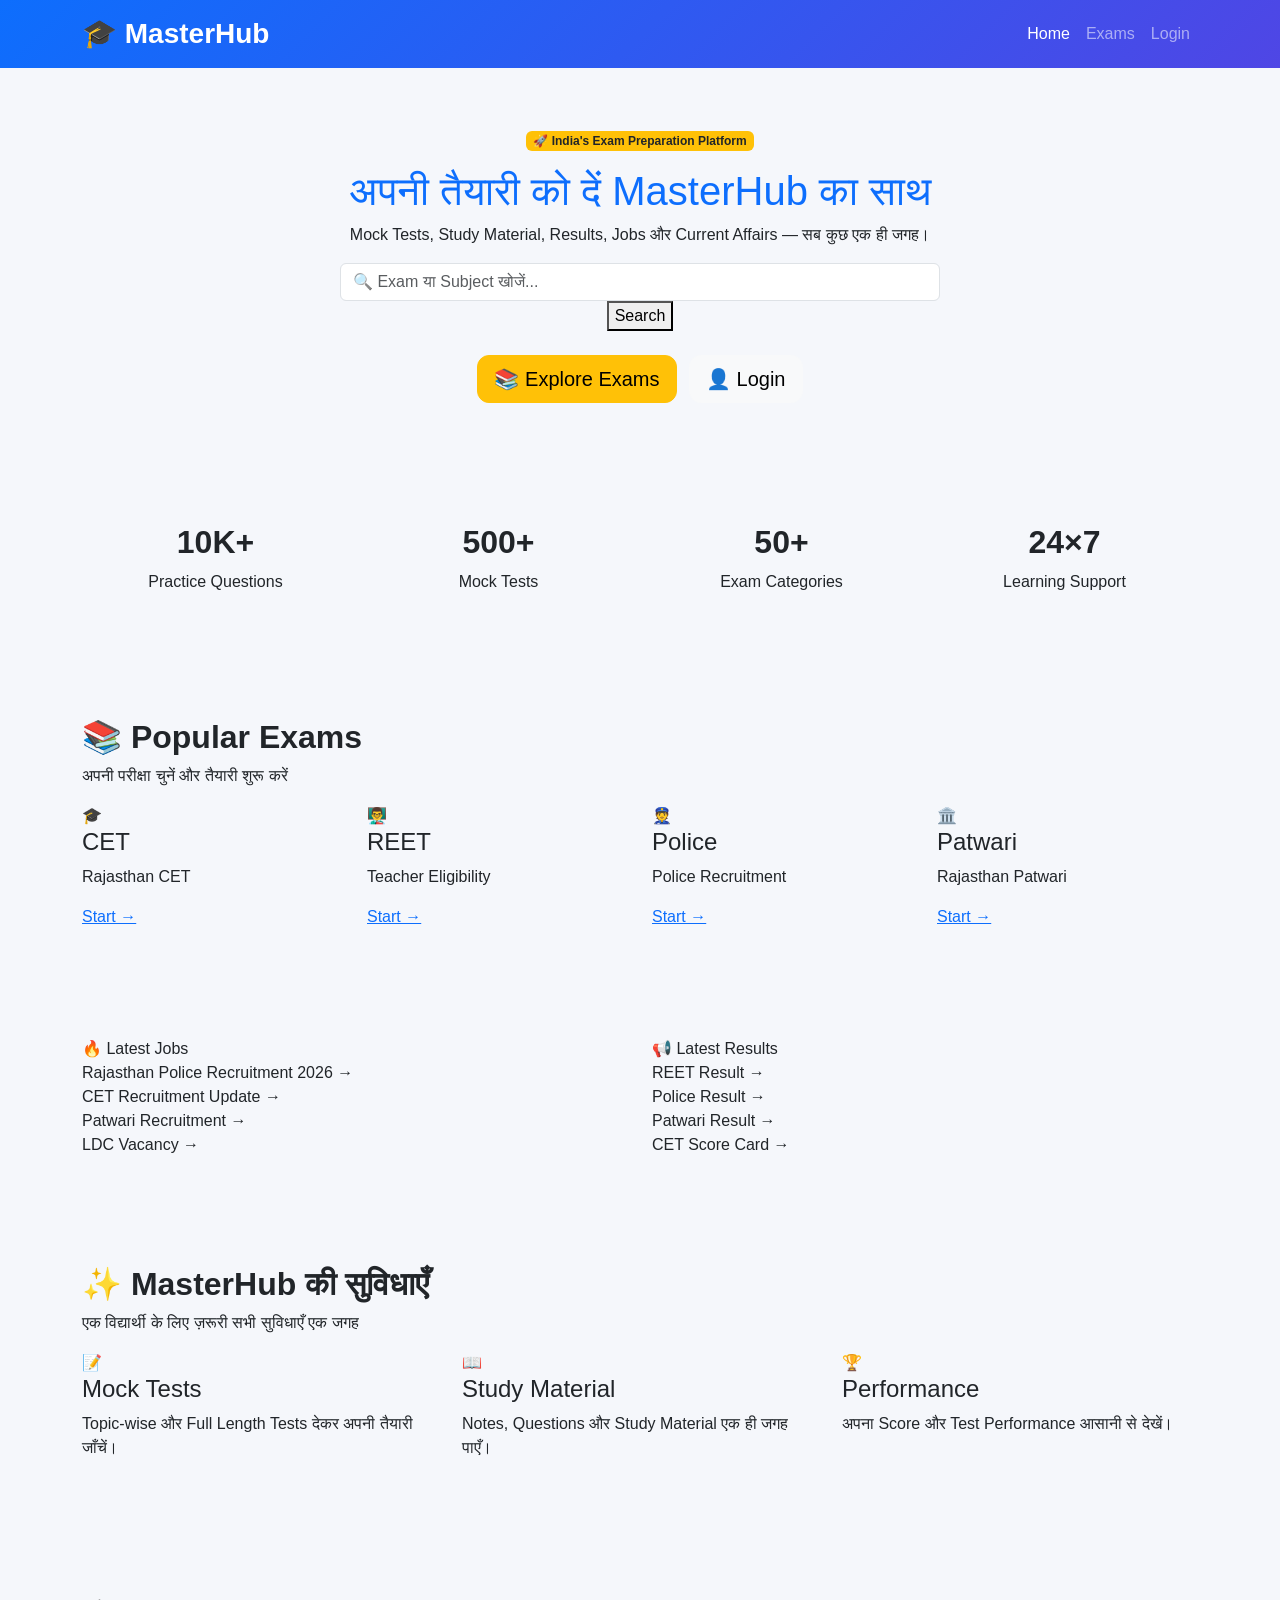
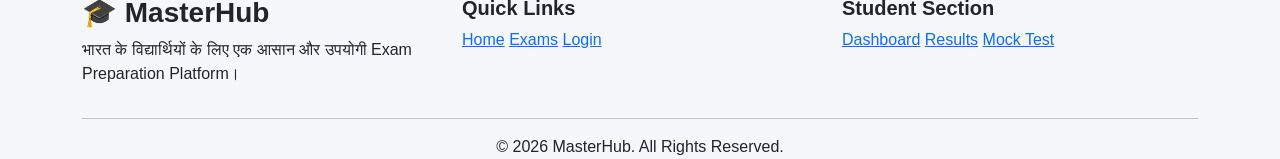
==== commit a8019725: "Update index.html" ====
--- a/index.html
+++ b/index.html
@@ -1,10 +1,10 @@
 <!DOCTYPE html>
-<html lang="en">
+<html lang="hi">
 <head>
 <meta charset="UTF-8">
 <meta name="viewport" content="width=device-width, initial-scale=1.0">
 
-<title>MasterHub - India's Exam Platform</title>
+<title>MasterHub - Exam Preparation Platform</title>
 
 <link href="https://cdn.jsdelivr.net/npm/bootstrap@5.3.7/dist/css/bootstrap.min.css" rel="stylesheet">
 
@@ -13,30 +13,30 @@
 
 <body>
 
-<!-- Navbar -->
-
-<nav class="navbar navbar-expand-lg navbar-dark bg-primary">
+<!-- NAVBAR -->
+<nav class="navbar navbar-expand-lg navbar-dark bg-primary sticky-top">
 
 <div class="container">
 
-<a class="navbar-brand fw-bold" href="#">
+<a class="navbar-brand fw-bold fs-3" href="index.html">
 🎓 MasterHub
 </a>
 
-<button class="navbar-toggler" type="button"
+<button class="navbar-toggler"
+type="button"
 data-bs-toggle="collapse"
-data-bs-target="#menu">
+data-bs-target="#mainMenu">
 
 <span class="navbar-toggler-icon"></span>
 
 </button>
 
-<div class="collapse navbar-collapse" id="menu">
+<div class="collapse navbar-collapse" id="mainMenu">
 
 <ul class="navbar-nav ms-auto">
 
 <li class="nav-item">
-<a class="nav-link active" href="#">Home</a>
+<a class="nav-link active" href="index.html">Home</a>
 </li>
 
 <li class="nav-item">
@@ -47,96 +47,179 @@
 <a class="nav-link" href="login.html">Login</a>
 </li>
 
-<li class="nav-item">
-<a class="nav-link" href="#">Jobs</a>
-</li>
-
-<li class="nav-item">
-<a class="nav-link" href="#">Results</a>
-</li>
-
 </ul>
 
 </div>
 
 </div>
-
 </nav>
 
-<!-- Hero -->
-<!-- Exam Categories -->
-
+
+<!-- HERO -->
+<section class="hero-section">
+
+<div class="container text-center">
+
+<div class="hero-content">
+
+<span class="badge bg-warning text-dark mb-3">
+🚀 India's Exam Preparation Platform
+</span>
+
+<h1>
+अपनी तैयारी को दें
+<span>MasterHub</span> का साथ
+</h1>
+
+<p>
+Mock Tests, Study Material, Results, Jobs और Current Affairs —
+सब कुछ एक ही जगह।
+</p>
+
+<div class="search-box">
+
+<input
+type="text"
+id="searchInput"
+class="form-control"
+placeholder="🔍 Exam या Subject खोजें...">
+
+<button onclick="searchExam()">
+Search
+</button>
+
+</div>
+
+<div class="mt-4">
+
+<a href="exams.html" class="btn btn-warning btn-lg me-2">
+📚 Explore Exams
+</a>
+
+<a href="login.html" class="btn btn-light btn-lg">
+👤 Login
+</a>
+
+</div>
+
+</div>
+
+</div>
+
+</section>
+
+
+<!-- STATS -->
+<section class="stats-section">
+
+<div class="container">
+
+<div class="row text-center g-3">
+
+<div class="col-6 col-md-3">
+<div class="stat-card">
+<h2>10K+</h2>
+<p>Practice Questions</p>
+</div>
+</div>
+
+<div class="col-6 col-md-3">
+<div class="stat-card">
+<h2>500+</h2>
+<p>Mock Tests</p>
+</div>
+</div>
+
+<div class="col-6 col-md-3">
+<div class="stat-card">
+<h2>50+</h2>
+<p>Exam Categories</p>
+</div>
+</div>
+
+<div class="col-6 col-md-3">
+<div class="stat-card">
+<h2>24×7</h2>
+<p>Learning Support</p>
+</div>
+</div>
+
+</div>
+
+</div>
+
+</section>
+
+
+<!-- EXAMS -->
 <section class="container py-5">
-<!-- Statistics -->
-
-<section class="container py-5">
-
-<div class="row text-center">
-
-<div class="col-6 col-md-3 mb-3">
-<div class="card shadow p-4">
-<h2 class="text-primary">10K+</h2>
-<p>Questions</p>
-</div>
-</div>
-
-<div class="col-6 col-md-3 mb-3">
-<div class="card shadow p-4">
-<h2 class="text-success">500+</h2>
-<p>Mock Tests</p>
-</div>
-</div>
-
-<div class="col-6 col-md-3 mb-3">
-<div class="card shadow p-4">
-<h2 class="text-danger">50+</h2>
-<p>Exams</p>
-</div>
-</div>
-
-<div class="col-6 col-md-3 mb-3">
-<div class="card shadow p-4">
-<h2 class="text-warning">24×7</h2>
-<p>Support</p>
-</div>
-</div>
-
-</div>
-
-  </section>
-<h2 class="text-center mb-4">📚 Popular Exams</h2>
+
+<div class="section-heading">
+
+<h2>📚 Popular Exams</h2>
+
+<p>अपनी परीक्षा चुनें और तैयारी शुरू करें</p>
+
+</div>
 
 <div class="row g-4">
 
 <div class="col-6 col-md-3">
-<div class="card shadow text-center p-3">
-<h4>🎓</h4>
-<h5>CET</h5>
-<a href="exams.html" class="btn btn-primary">Open</a>
-</div>
-</div>
-
-<div class="col-6 col-md-3">
-<div class="card shadow text-center p-3">
-<h4>👨‍🏫</h4>
-<h5>REET</h5>
-<a href="#" class="btn btn-primary">Open</a>
-</div>
-</div>
-
-<div class="col-6 col-md-3">
-<div class="card shadow text-center p-3">
-<h4>👮</h4>
-<h5>Police</h5>
-<a href="#" class="btn btn-primary">Open</a>
-</div>
-</div>
-
-<div class="col-6 col-md-3">
-<div class="card shadow text-center p-3">
-<h4>🏛️</h4>
-<h5>Patwari</h5>
-<a href="#" class="btn btn-primary">Open</a>
+<div class="exam-card">
+
+<div class="exam-icon">🎓</div>
+
+<h4>CET</h4>
+
+<p>Rajasthan CET</p>
+
+<a href="exams.html">Start →</a>
+
+</div>
+</div>
+
+
+<div class="col-6 col-md-3">
+<div class="exam-card">
+
+<div class="exam-icon">👨‍🏫</div>
+
+<h4>REET</h4>
+
+<p>Teacher Eligibility</p>
+
+<a href="exams.html">Start →</a>
+
+</div>
+</div>
+
+
+<div class="col-6 col-md-3">
+<div class="exam-card">
+
+<div class="exam-icon">👮</div>
+
+<h4>Police</h4>
+
+<p>Police Recruitment</p>
+
+<a href="exams.html">Start →</a>
+
+</div>
+</div>
+
+
+<div class="col-6 col-md-3">
+<div class="exam-card">
+
+<div class="exam-icon">🏛️</div>
+
+<h4>Patwari</h4>
+
+<p>Rajasthan Patwari</p>
+
+<a href="exams.html">Start →</a>
+
 </div>
 </div>
 
@@ -144,46 +227,145 @@
 
 </section>
 
-<!-- Latest Jobs & Results -->
-
+
+<!-- JOBS & RESULTS -->
 <section class="container pb-5">
 
-<div class="row">
+<div class="row g-4">
 
 <div class="col-md-6">
 
-<div class="card shadow">
-
-<div class="card-header bg-success text-white">
+<div class="info-card">
+
+<div class="info-title">
 🔥 Latest Jobs
-</div><!-- Why Choose MasterHub -->
-
-<section class="py-5 bg-primary text-white">
+</div>
+
+<div class="info-item">
+Rajasthan Police Recruitment 2026
+<span>→</span>
+</div>
+
+<div class="info-item">
+CET Recruitment Update
+<span>→</span>
+</div>
+
+<div class="info-item">
+Patwari Recruitment
+<span>→</span>
+</div>
+
+<div class="info-item">
+LDC Vacancy
+<span>→</span>
+</div>
+
+</div>
+
+</div>
+
+
+<div class="col-md-6">
+
+<div class="info-card">
+
+<div class="info-title result-title">
+📢 Latest Results
+</div>
+
+<div class="info-item">
+REET Result
+<span>→</span>
+</div>
+
+<div class="info-item">
+Police Result
+<span>→</span>
+</div>
+
+<div class="info-item">
+Patwari Result
+<span>→</span>
+</div>
+
+<div class="info-item">
+CET Score Card
+<span>→</span>
+</div>
+
+</div>
+
+</div>
+
+</div>
+
+</section>
+
+
+<!-- FEATURES -->
+<section class="features-section">
 
 <div class="container">
 
-<h2 class="text-center mb-5">Why Choose MasterHub?</h2>
-
-<div class="row text-center">
-
-<div class="col-md-3 col-6 mb-4">
-<h1>10000+</h1>
-<p>Practice Questions</p>
-</div>
-
-<div class="col-md-3 col-6 mb-4">
-<h1>500+</h1>
-<p>Mock Tests</p>
-</div>
-
-<div class="col-md-3 col-6 mb-4">
-<h1>100+</h1>
-<p>Exam Categories</p>
-</div>
-
-<div class="col-md-3 col-6 mb-4">
-<h1>24×7</h1>
-<p>Student Support</p>
+<div class="section-heading">
+
+<h2>✨ MasterHub की सुविधाएँ</h2>
+
+<p>एक विद्यार्थी के लिए ज़रूरी सभी सुविधाएँ एक जगह</p>
+
+</div>
+
+<div class="row g-4">
+
+<div class="col-md-4">
+
+<div class="feature-card">
+
+<div>📝</div>
+
+<h4>Mock Tests</h4>
+
+<p>
+Topic-wise और Full Length Tests देकर अपनी तैयारी जाँचें।
+</p>
+
+</div>
+
+</div>
+
+
+<div class="col-md-4">
+
+<div class="feature-card">
+
+<div>📖</div>
+
+<h4>Study Material</h4>
+
+<p>
+Notes, Questions और Study Material एक ही जगह पाएँ।
+</p>
+
+</div>
+
+</div>
+
+
+<div class="col-md-4">
+
+<div class="feature-card">
+
+<div>🏆</div>
+
+<h4>Performance</h4>
+
+<p>
+अपना Score और Test Performance आसानी से देखें।
+</p>
+
+</div>
+
 </div>
 
 </div>
@@ -192,180 +374,62 @@
 
 </section>
 
-<!-- Features -->
-
-<section class="container py-5">
-
-<h2 class="text-center mb-5">✨ Our Features</h2>
+
+<!-- FOOTER -->
+<footer>
+
+<div class="container">
 
 <div class="row g-4">
 
 <div class="col-md-4">
-<div class="card shadow p-4 text-center h-100">
-<h1>📝</h1>
-<h4>Mock Tests</h4>
-<p>Topic-wise and Full Length Tests with Instant Results.</p>
-</div>
-</div>
-
-<div class="col-md-4">
-<div class="card shadow p-4 text-center h-100">
-<h1>📚</h1>
-<h4>Study Material</h4>
-<p>Notes, PDFs and Previous Year Papers.</p>
-</div>
-</div>
-
-<div class="col-md-4">
-<div class="card shadow p-4 text-center h-100">
-<h1>🏆</h1>
-<h4>Performance Analysis</h4>
-<p>Track your score, accuracy and ranking.</p>
-</div>
-</div>
-
-</div>
-
-  </section>
-
-<ul class="list-group list-group-flush">
-
-<li class="list-group-item">Rajasthan Police Recruitment 2026</li>
-
-<li class="list-group-item">CET Graduation Notification</li>
-
-<li class="list-group-item">Patwari Recruitment</li>
-
-<li class="list-group-item">LDC Vacancy</li>
-
-</ul>
-
-</div>
-
-</div>
-
-<div class="col-md-6">
-
-<div class="card shadow">
-
-<div class="card-header bg-danger text-white">
-📢 Latest Results
-</div>
-
-<ul class="list-group list-group-flush">
-
-<li class="list-group-item">REET Result 2026</li>
-
-<li class="list-group-item">Police Result</li>
-
-<li class="list-group-item">Patwari Result</li>
-
-<li class="list-group-item">CET Score Card</li>
-
-</ul>
-
-</div>
-
-</div>
-
-</div>
-
-  </section>
-<section class="py-5 bg-light">
-
-<div class="container text-center">
-
-<h1 class="display-4 fw-bold">
-
-India's Smart Exam Preparation Platform
-
-</h1>
-
-<p class="lead">
-
-Mock Tests • Notes • Jobs • Results • Current Affairs
-
-</p>
-
-<div class="mt-4">
-
-<input
-class="form-control form-control-lg"
-placeholder="Search Exam...">
-
-</div>
-
-<div class="mt-4">
-
-<a href="exams.html"
-class="btn btn-primary btn-lg">
-
-Start Learning
-
-</a>
-
-</div>
-
-</div>
-
-</section>
+
+<h3>🎓 MasterHub</h3>
+
+<p>
+भारत के विद्यार्थियों के लिए एक आसान और उपयोगी Exam Preparation Platform।
+</p>
+
+</div>
+
+
+<div class="col-md-4">
+
+<h5>Quick Links</h5>
+
+<a href="index.html">Home</a>
+<a href="exams.html">Exams</a>
+<a href="login.html">Login</a>
+
+</div>
+
+
+<div class="col-md-4">
+
+<h5>Student Section</h5>
+
+<a href="dashboard.html">Dashboard</a>
+<a href="result.html">Results</a>
+<a href="test.html">Mock Test</a>
+
+</div>
+
+</div>
+
+<hr>
+
+<p class="text-center mb-0">
+© 2026 MasterHub. All Rights Reserved.
+</p>
+
+</div>
+
+</footer>
+
 
 <script src="https://cdn.jsdelivr.net/npm/bootstrap@5.3.7/dist/js/bootstrap.bundle.min.js"></script>
-<!-- Footer -->
-
-<footer class="bg-dark text-white pt-5 pb-3">
-
-<div class="container">
-
-<div class="row">
-
-<div class="col-md-4">
-<h3>🎓 MasterHub</h3>
-<p>
-India's Smart Exam Preparation Platform
-</p>
-</div>
-
-<div class="col-md-4">
-<h5>Quick Links</h5>
-
-<ul class="list-unstyled">
-
-<li><a href="index.html" class="text-white text-decoration-none">Home</a></li>
-
-<li><a href="exams.html" class="text-white text-decoration-none">Exams</a></li>
-
-<li><a href="login.html" class="text-white text-decoration-none">Login</a></li>
-
-<li><a href="#" class="text-white text-decoration-none">Contact</a></li>
-
-</ul>
-
-</div>
-
-<div class="col-md-4">
-
-<h5>Contact</h5>
-
-<p>📧 support@masterhub.in</p>
-
-<p>📱 +91 9876543210</p>
-
-<p>📍 Rajasthan, India</p>
-
-</div>
-
-</div>
-
-<hr>
-
-<p class="text-center mb-0">
-© 2026 MasterHub | All Rights Reserved
-</p>
-
-</div>
-
-</footer>
+
+<script src="assets/js/app.js"></script>
+
 </body>
-
 </html>
